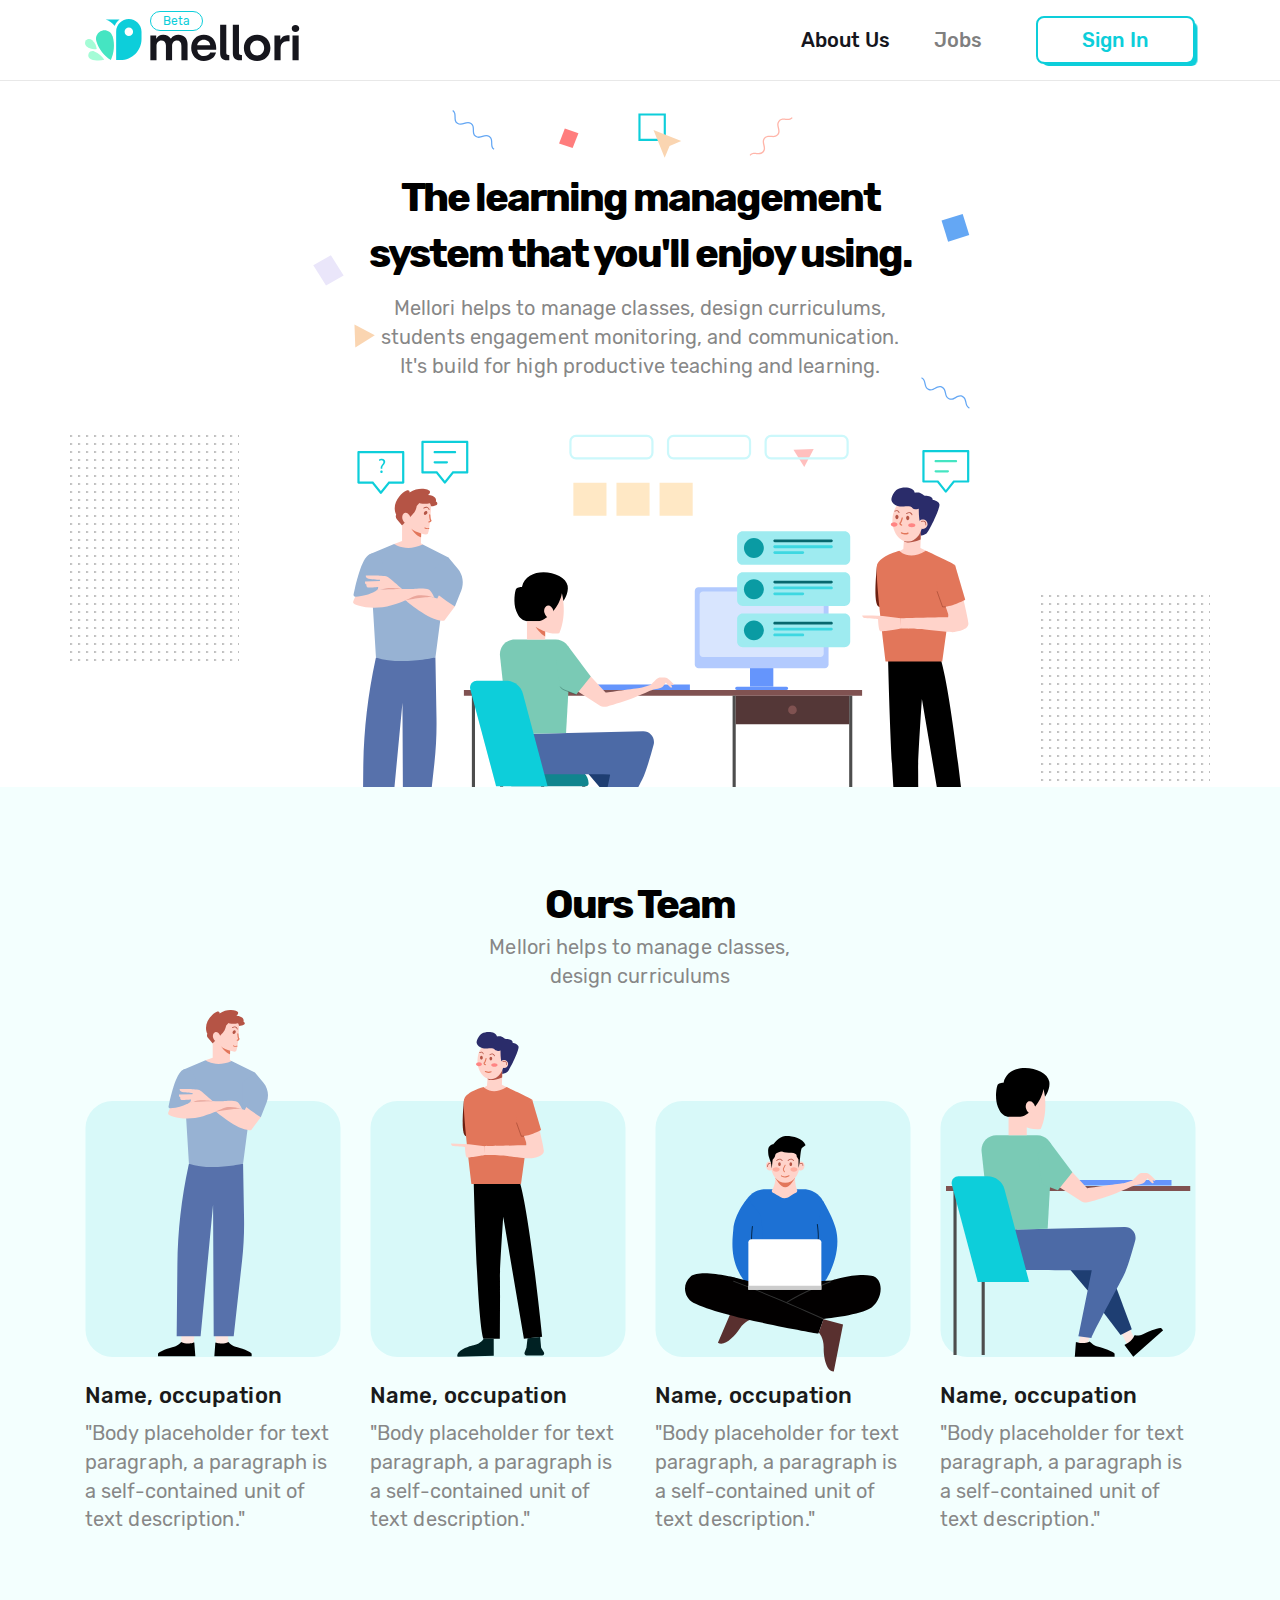
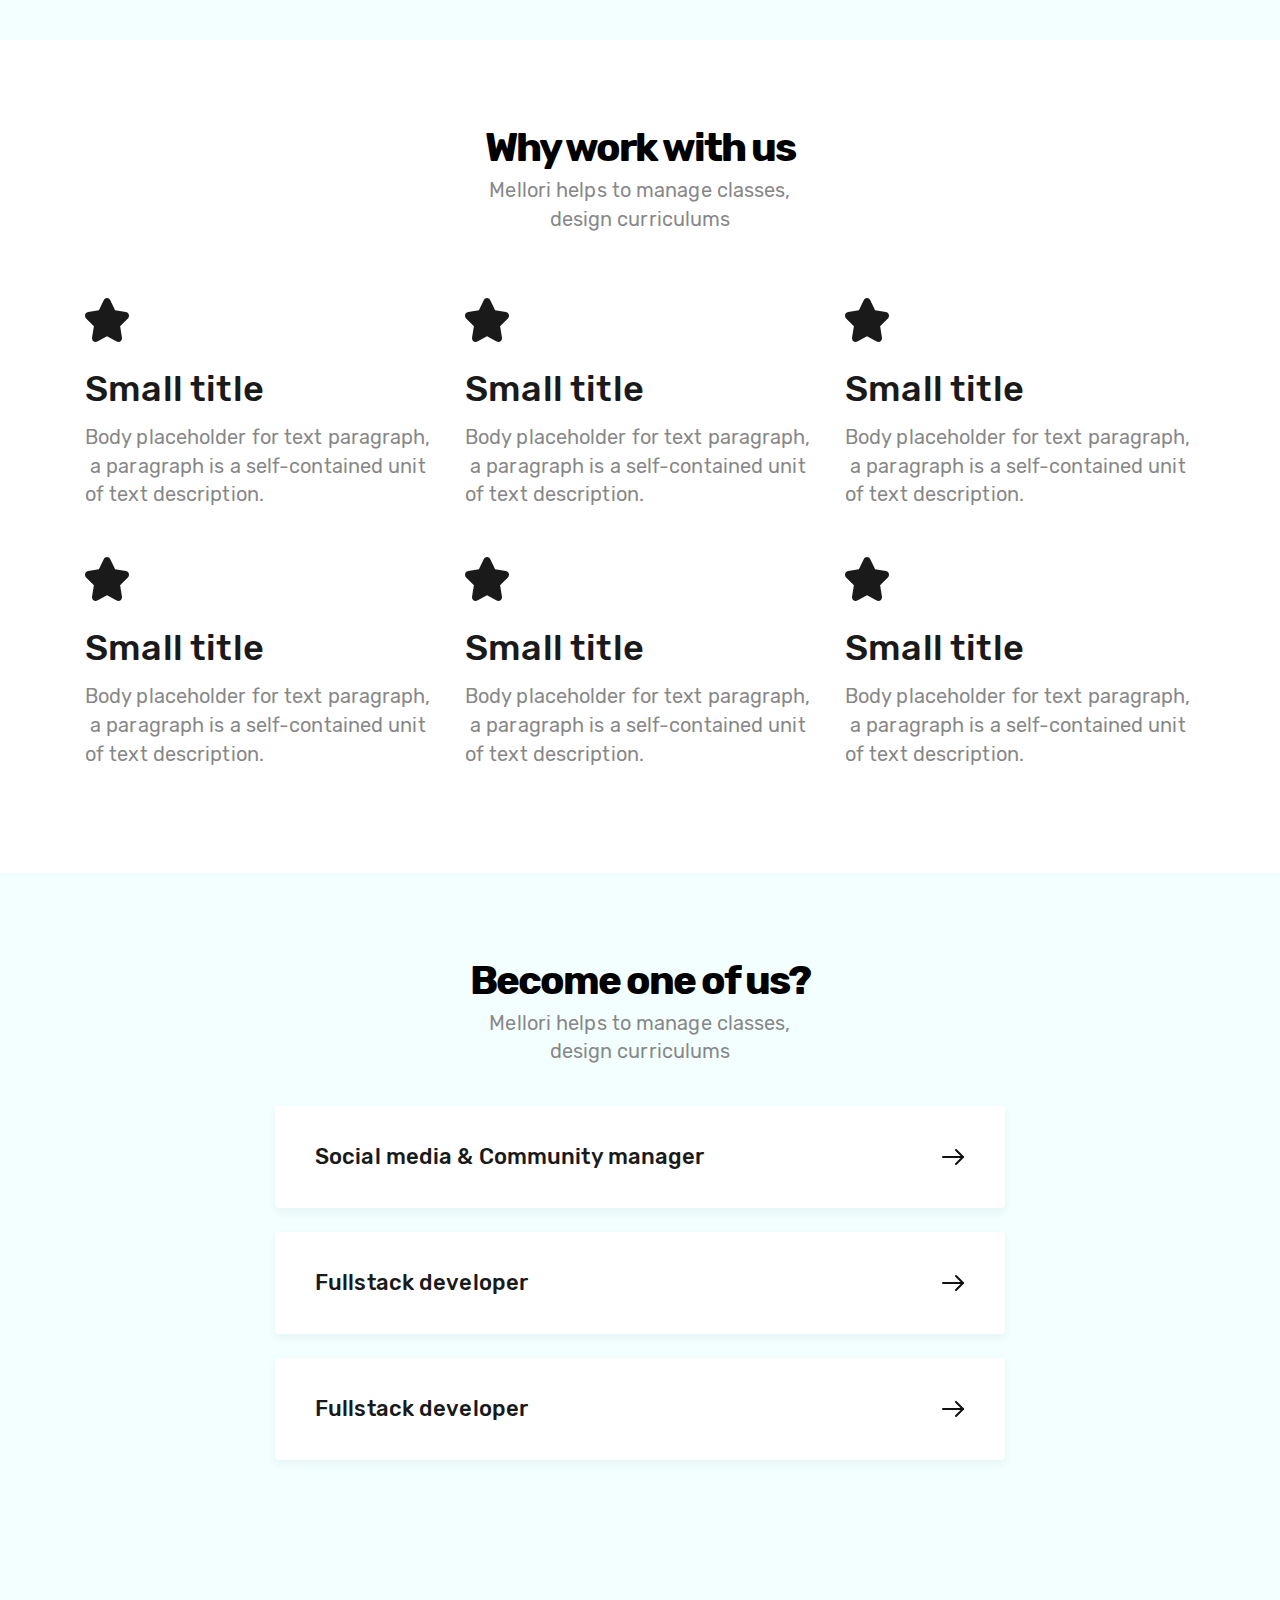
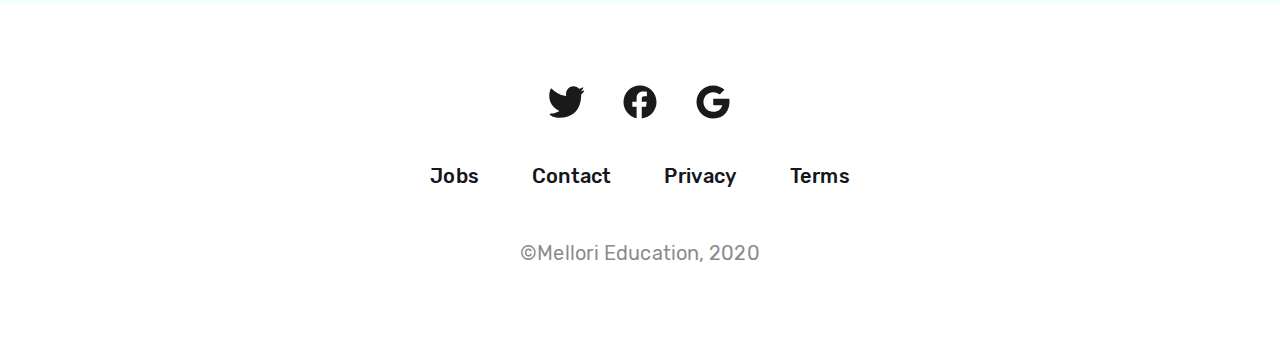
==== about.html @ f481c158 "Apply about page" ====
<!DOCTYPE html>
<html lang="en">
  <head>
    <meta charset="UTF-8" />
    <meta name="viewport" content="width=device-width, initial-scale=1.0" />
    <meta http-equiv="X-UA-Compatible" content="ie=edge" />
    <link rel="stylesheet" href="./css/bootstrap.min.css" />
    <link rel="stylesheet" href="./css/core.css" />
    <link rel="stylesheet" href="./css/about.css" />
    <title>Mellori Education</title>
  </head>
  <body>
    <!-- HEADER -->
    <header>
      <nav class="navbar navbar-expand-lg navbar-light">
        <div class="container">
          <a class="navbar-brand" href="./home.html">
            <img src="./images/logo.svg" alt="Mellori Education" srcset="">
          </a>
          <button
            class="navbar-toggler toggle"
            type="button"
            data-toggle="collapse"
            data-target="#navigationToggle"
            aria-controls="navigationToggle"
            aria-expanded="false"
            aria-label="Toggle navigation"
          >
            <span class="navbar-toggler-icon"></span>
          </button>
          <div class="collapse navbar-collapse" id="navigationToggle">
            <ul class="navbar-nav">
              <li class="nav-item active">
                <a class="nav-link" href="#">About Us</a>
              </li>
              <li class="nav-item">
                <a class="nav-link" href="#">Jobs</a>
              </li>
              <li class="nav-item">
                <button class="signin-button" type="button">
                  Sign In
                </button>
              </li>
            </ul>
            </form>
          </div>
        </div>
      </nav>
    </header>
    <!-- BANNER -->
    <section class="about-banner">
      <div class="container">
        <div class="row">
          <div class="col">
            <img src="images/dots-bg.svg" alt="" srcset="" class="about-banner-img">
            <div class="container-fluid p-0">
              <div class="row">
                <div class="col-md-10 offset-md-1 text-center">
                  <div class="about-content">
                    <img src="./images/about-banner-bg.svg" alt="" srcset="" class="img-fluid">
                    <h1 class="big-title text-center">
                      The learning management<br/> system that you&apos;ll enjoy using.
                    </h1>
                    <p class="description text-center">
                      Mellori helps to manage classes, design curriculums, students engagement monitoring, and communication. It's build for high productive teaching and learning. 
                    </p>
                  </div>
                  <img src="./images/about-banner.svg" alt="" srcset="" class="img-fluid">
                </div>
              </div>
            </div>
            <img src="images/dots-bg.svg" alt="" srcset="" class="about-banner-img">
          </div>
        </div>
      </div>
    </section>
    <!-- TEAM -->
    <section class="teams">
      <div class="container">
        <div class="row">
          <div class="col-lg-4 offset-lg-4 text-center">
            <h4 class="big-title mb-0">
              Ours Team
            </h4>
            <p class="description mt-0">Mellori helps to manage classes, design curriculums</p>
          </div>
        </div>
        <div class="row">
          <div class="col-lg-3 col-md-6">
            <div class="team-member">
              <div class="member-block">
                <img src="./images/peole-1.svg" alt="" srcset="" class="img-fluid member-vector">
              </div>
              <div class="pt-4">
                <span class="small-title">
                  Name, occupation
                </span>
                <p class="description mt-2">
                  "Body placeholder for text paragraph, a paragraph is a self-contained unit of text description."
                </p>
              </div>
            </div>
          </div>
          <div class="col-lg-3 col-md-6">
            <div class="team-member">
              <div class="member-block">
                <img src="./images/peole-2.svg" alt="" srcset="" class="img-fluid member-vector">
              </div>
              <div class="pt-4">
                <span class="small-title">
                  Name, occupation
                </span>
                <p class="description mt-2">
                  "Body placeholder for text paragraph, a paragraph is a self-contained unit of text description."
                </p>
              </div>
            </div>
          </div>
          <div class="col-lg-3 col-md-6">
            <div class="team-member">
              <div class="member-block">
                <img src="./images/peole-3.svg" alt="" srcset="" class="img-fluid member-vector over">
              </div>
              <div class="pt-4">
                <span class="small-title">
                  Name, occupation
                </span>
                <p class="description mt-2">
                  "Body placeholder for text paragraph, a paragraph is a self-contained unit of text description."
                </p>
              </div>
            </div>
          </div>
          <div class="col-lg-3 col-md-6">
            <div class="team-member">
              <div class="member-block">
                <img src="./images/peole-4.svg" alt="" srcset="" class="img-fluid member-vector">
              </div>
              <div class="pt-4">
                <span class="small-title">
                  Name, occupation
                </span>
                <p class="description mt-2">
                  "Body placeholder for text paragraph, a paragraph is a self-contained unit of text description."
                </p>
              </div>
            </div>
          </div>
        </div>
      </div>
    </section>
    <!-- WORK -->
    <section class="work">
      <div class="container">
        <div class="row">
          <div class="col-lg-4 offset-lg-4 text-center">
            <h4 class="big-title mb-0">
              Why work with us
            </h4>
            <p class="description mt-0">Mellori helps to manage classes, design curriculums</p>
          </div>
        </div>
        <div class="row reasons">
          <div class="col-lg-4 col-sm-6">
            <div class="reason">
              <img src="./images/star.svg" alt="" srcset="">
              <h6 class="title mt-4 mb-0">Small title</h6>
              <p class="description">Body placeholder for text paragraph,  a paragraph is a self-contained unit of text description.</p>
            </div>
          </div>
           <div class="col-lg-4 col-sm-6">
            <div class="reason">
              <img src="./images/star.svg" alt="" srcset="">
              <h6 class="title mt-4 mb-0">Small title</h6>
              <p class="description">Body placeholder for text paragraph,  a paragraph is a self-contained unit of text description.</p>
            </div>
          </div>
           <div class="col-lg-4 col-sm-6">
            <div class="reason">
              <img src="./images/star.svg" alt="" srcset="">
              <h6 class="title mt-4 mb-0">Small title</h6>
              <p class="description">Body placeholder for text paragraph,  a paragraph is a self-contained unit of text description.</p>
            </div>
          </div>
           <div class="col-lg-4 col-sm-6">
            <div class="reason">
              <img src="./images/star.svg" alt="" srcset="">
              <h6 class="title mt-4 mb-0">Small title</h6>
              <p class="description">Body placeholder for text paragraph,  a paragraph is a self-contained unit of text description.</p>
            </div>
          </div>
           <div class="col-lg-4 col-sm-6">
            <div class="reason">
              <img src="./images/star.svg" alt="" srcset="">
              <h6 class="title mt-4 mb-0">Small title</h6>
              <p class="description">Body placeholder for text paragraph,  a paragraph is a self-contained unit of text description.</p>
            </div>
          </div>
           <div class="col-lg-4 col-sm-6">
            <div class="reason">
              <img src="./images/star.svg" alt="" srcset="">
              <h6 class="title mt-4 mb-0">Small title</h6>
              <p class="description">Body placeholder for text paragraph,  a paragraph is a self-contained unit of text description.</p>
            </div>
          </div>
        </div>
      </div>
    </section>
    <!-- BECOME -->
    <section class="become">
      <div class="container">
        <div class="row">
          <div class="col-lg-4 offset-lg-4 text-center">
            <h4 class="big-title mb-0">
              Become one of us?
            </h4>
            <p class="description mt-0">Mellori helps to manage classes, design curriculums</p>
          </div>
        </div>
        <div class="row">
          <div class="col-lg-8 offset-lg-2">
            <ul class="become-item-list">
              <li>
                <a href="#" class="d-flex justify-content-between">
                  <span class="small-title mr-2">Social media & Community manager</span>
                  <img src="./images/arrow-right-2.svg" alt="">
                </a>
              </li>
              <li>
                <a href="#" class="d-flex justify-content-between">
                  <span class="small-title mr-2">Fullstack developer</span>
                  <img src="./images/arrow-right-2.svg" alt="">
                </a>
              </li>
              <li>
                <a href="#" class="d-flex justify-content-between">
                  <span class="small-title mr-2">Fullstack developer</span>
                  <img src="./images/arrow-right-2.svg" alt="">
                </a>
              </li>
            </ul>
          </div>
        </div>
      </div>
    </section>
    <!-- FOOTER -->
    <footer class="footer">
      <div class="container">
        <div class="row">
          <div class="col-lg-6 col-md-8 offset-lg-3 offset-md-2">
            <ul class="social-media-list">
              <li>
                <a href="/">
                  <img src="./images/twitter.svg" alt="Mellori Education" />
                </a>
              </li>
              <li>
                <a href="/">
                  <img src="./images/fb.svg" alt="Mellori Education" />
                </a>
              </li>
              <li>
                <a href="/">
                  <img src="./images/google.svg" alt="Mellori Education" />
                </a>
              </li>
            </ul>
            <ul class="footer-links">
              <li>
                <a href="/">Jobs</a>
              </li>
              <li>
                <a href="/">Contact</a>
              </li>
              <li>
                <a href="/">Privacy</a>
              </li>
              <li>
                <a href="/">Terms</a>
              </li>
            </ul>
            <p class="copyRight">©Mellori Education, 2020</p>
          </div>
        </div>
      </div>
    </footer>
    <script src="./js/slim.min.js" ></script>
    <script src="./js/popper.min.js" ></script>
    <script src="./js/bootstrap.min.js" ></script>
  </body>
</html>
---- css/core.css ----
@font-face {
  font-family: 'Rubik';
  font-weight: 400;
  src: url('../fonts/Rubik-Regular.ttf');
}
@font-face {
  font-family: 'Rubik';
  font-weight: 500;
  src: url('../fonts/Rubik-Medium.ttf');
}
@font-face {
  font-family: 'Rubik';
  font-weight: 700;
  src: url('../fonts/Rubik-Bold.ttf');
}
@font-face {
  font-family: 'Rubik';
  font-weight: 900;
  src: url('../fonts/Rubik-Black.ttf');
}

body {
  font-size: 1.25rem;
  line-height: 1.8rem;
  background: #ffffff;
  color: #16161d;
  width: 100%;
  font-family: 'Rubik';
}
a {
  text-decoration: none !important;
}

/**** CORE ****/
.big-title {
  font-weight: bold;
  font-size: 2.5rem;
  line-height: 3.5rem;
  letter-spacing: -2px;
  color: #000000;
}
.title {
  font-weight: 500;
  font-size: 2.25rem;
  line-height: 2.75rem;
  letter-spacing: 0.18px;
  color: #1a1a1a;
}
.small-title {
  font-weight: 500;
  font-size: 1.375rem;
  line-height: 1.875rem;
  letter-spacing: 0.11px;
  color: #1a1a1a;
}
.description {
  letter-spacing: 0.1px;
  color: #878787;
  margin-top: 12px;
}

/**** HEADER ****/
header {
  font-weight: 500;
  border-bottom: 1px solid #e8e8e8;
  position: fixed;
  top: 0;
  right: 0;
  left: 0;
  z-index: 999;
  background-color: #fff;
}
header .navbar {
  min-height: 80px;
}
header .navbar-brand {
  position: relative;
}
header .navbar-brand::after {
  position: absolute;
  left: 65px;
  top: -3px;
  content: 'Beta';
  font-size: 0.75rem;
  line-height: 18px;
  letter-spacing: 0.1px;
  color: #0dceda;
  font-weight: normal;
  padding: 0 12px;
  border: 1px solid #0dceda;
  border-radius: 25px;
}
header .navbar-nav {
  margin-left: auto;
  align-items: center;
}
.navbar-nav .nav-item.active .nav-link {
  color: #16161d;
}
.navbar-nav .nav-item .nav-link {
  padding: 0 1.375rem;
}
.signin-button {
  font-weight: 500;
  margin-left: 2rem;
  background: #ffffff;
  border-radius: 8px;
  line-height: 30px;
  padding: 7px 44px;
  transition: 0.5s;
  position: relative;
}
.signin-button::after {
  content: '';
  position: absolute;
  display: block;
  bottom: 2px;
  left: 0px;
  width: 100%;
  height: 100%;
  box-shadow: 4px 4px 0px #0dceda;
  border-radius: 6px;
  transform: translate3d(0.5px, 2px, 1em);
  transition: transform 150ms cubic-bezier(0, 0, 0.58, 1),
    box-shadow 150ms cubic-bezier(0, 0, 0.58, 1);
}
.signin-button,
.signin-button:hover {
  color: #0dceda;
  background-color: white;
  border: 2px solid #0dceda;
}
.signin-button:hover {
  transform: translate(0.1em, 0.1em);
}
.signin-button:hover::after {
  box-shadow: 0px 0px 0px #0dceda;
  transform: translate3d(0.5px, 0px, 1em);
}
/**** FOOTER ****/
footer {
  padding: 80px 0;
}
.social-media-list,
.footer-links {
  padding-left: 0;
  text-align: center;
}
.social-media-list li {
  display: inline;
  padding: 0 16px;
}
.social-media-list li:hover img {
  filter: invert(57%) sepia(78%) saturate(1794%) hue-rotate(154deg)
    brightness(104%) contrast(90%);
}
.footer-links {
  margin-top: 42px;
}
.footer-links li {
  display: inline;
}
.footer-links a {
  font-weight: 500;
  letter-spacing: 0.1px;
  color: #16161d;
  margin: 0 24px;
  transition: 0.4s;
}
.footer-links a:hover {
  color: #0dceda;
}
.copyRight {
  text-align: center;
  letter-spacing: 0.1px;
  color: #8a8a8e;
  margin-top: 3rem;
}

@media (max-width: 767px) {
  .navbar-nav {
    display: block;
    text-align: center;
    margin: 16px 0;
  }
  .signin-button {
    margin-left: 0;
    margin-top: 10px;
  }
  .footer {
    padding: 60px 0;
  }
  .footer-links {
    margin-top: 20px;
  }
  .copyRight {
    margin-top: 24px;
  }
  .footer-links a {
    margin: 0 10px;
  }
}

@media (max-width: 991px) {
  .signin-button {
    padding: 4px 30px;
    margin-left: 0;
  }
  .navbar-nav {
    margin-top: 20px;
    margin-bottom: 30px;
  }
  .navbar-nav li {
    margin: 10px 0;
  }
  .navbar-light .navbar-toggler {
    border-color: transparent;
  }
}

@media (max-width: 1164px) {
  body {
    font-size: 1rem;
    line-height: 1.6rem;
  }
  .toggle {
    padding: 16px 10px;
  }
}
---- css/about.css ----
/**** BANNER ****/
.about-banner {
  padding-top: 170px;
}
.about-banner-img {
  position: absolute;
}
.about-banner-img:first-child {
  left: 0;
  bottom: 20%;
}
.about-banner-img:last-child {
  right: 0;
  bottom: -6%;
  z-index: -1;
}
.about-content {
  position: relative;
  padding: 0 188px;
}
.about-content img {
  position: absolute;
  left: 50%;
  transform: translateX(-50%);
  top: -60px;
  z-index: -1;
}

/**** TEAMS ****/
.teams {
  background: #f3fffe;
  padding: 90px 0;
}
.team-member {
  margin-top: 350px;
}
.member-block {
  position: relative;
  text-align: center;
}
.member-block::after {
  content: '';
  display: block;
  position: absolute;
  left: 50%;
  transform: translateX(-50%);
  bottom: 0;
  width: 100%;
  max-width: 256px;
  height: 256px;
  background: #d8f9f9;
  border-radius: 27px;
  z-index: 0;
}
.member-vector {
  position: absolute;
  bottom: 0;
  left: 50%;
  transform: translateX(-50%);
  z-index: 1;
}
.member-vector.over {
  bottom: -15px;
}

/* WORK */
.work {
  padding: 80px 0;
}
.reasons {
  margin-top: 24px;
}
.reason {
  margin: 24px 0;
}

/* BECOME */
.become {
  background: #f3fffe;
  padding-top: 80px;
  padding-bottom: 120px;
}
.become-item-list {
  padding-left: 0;
}
.become-item-list li {
  display: inline;
}
.become-item-list a {
  padding: 36px 40px;
  background: #ffffff;
  box-shadow: 0px 4px 8px rgba(21, 69, 96, 0.06);
  border-radius: 4px;
  margin: 24px 0;
}
.become-item-list .small-title,
.become-item-list img {
  transition: 0.3s;
}
.become-item-list a:hover .small-title {
  color: #0dceda;
}
.become-item-list a:hover img {
  filter: invert(57%) sepia(78%) saturate(1794%) hue-rotate(154deg)
    brightness(104%) contrast(90%);
}
@media (max-width: 1199px) {
  .about-content {
    padding: 0 144px;
  }
  .become-item-list a {
    padding: 26px 30px;
  }
}
@media (max-width: 991px) {
  .about-content {
    padding: 0 40px;
  }
  .about-banner-img {
    display: none;
  }
  .team-member {
    text-align: center;
  }
}

@media (max-width: 767px) {
  .about-content {
    padding: 0 20px;
  }
  .reason {
    text-align: center;
  }
}
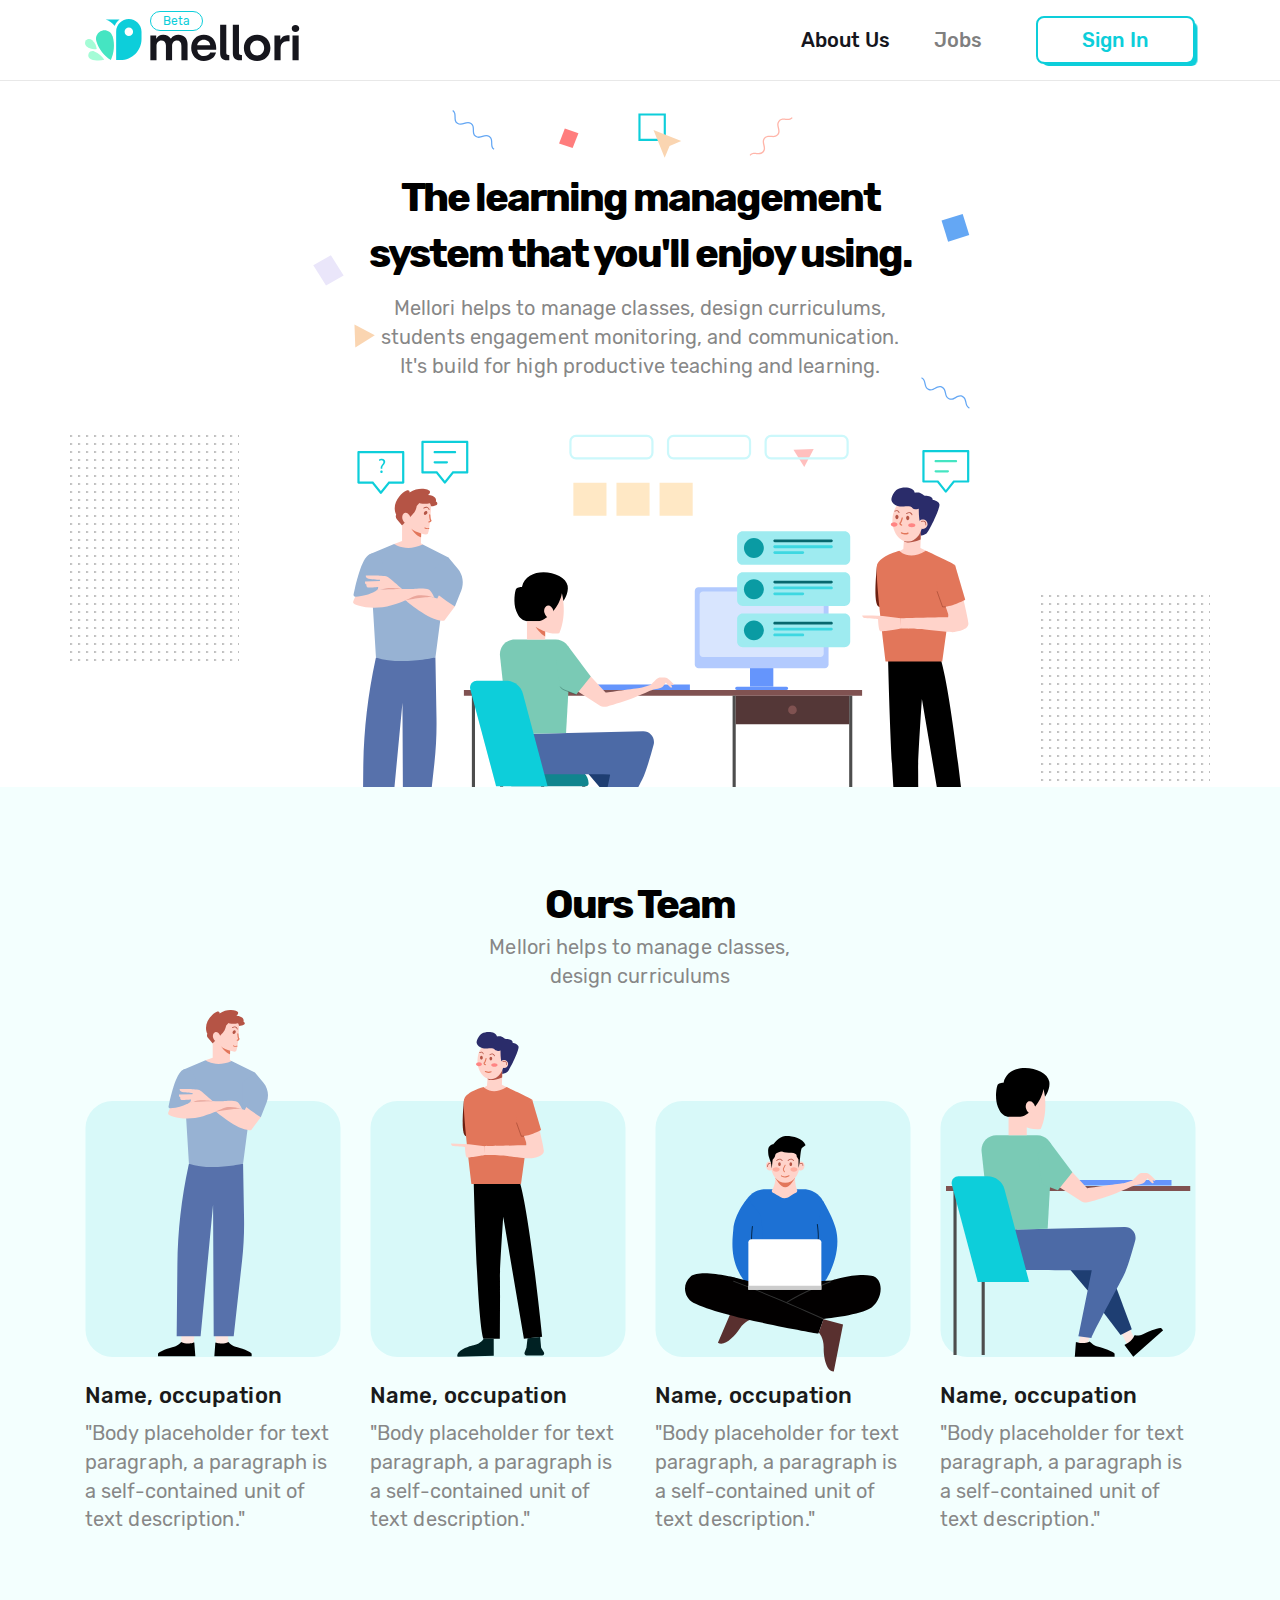
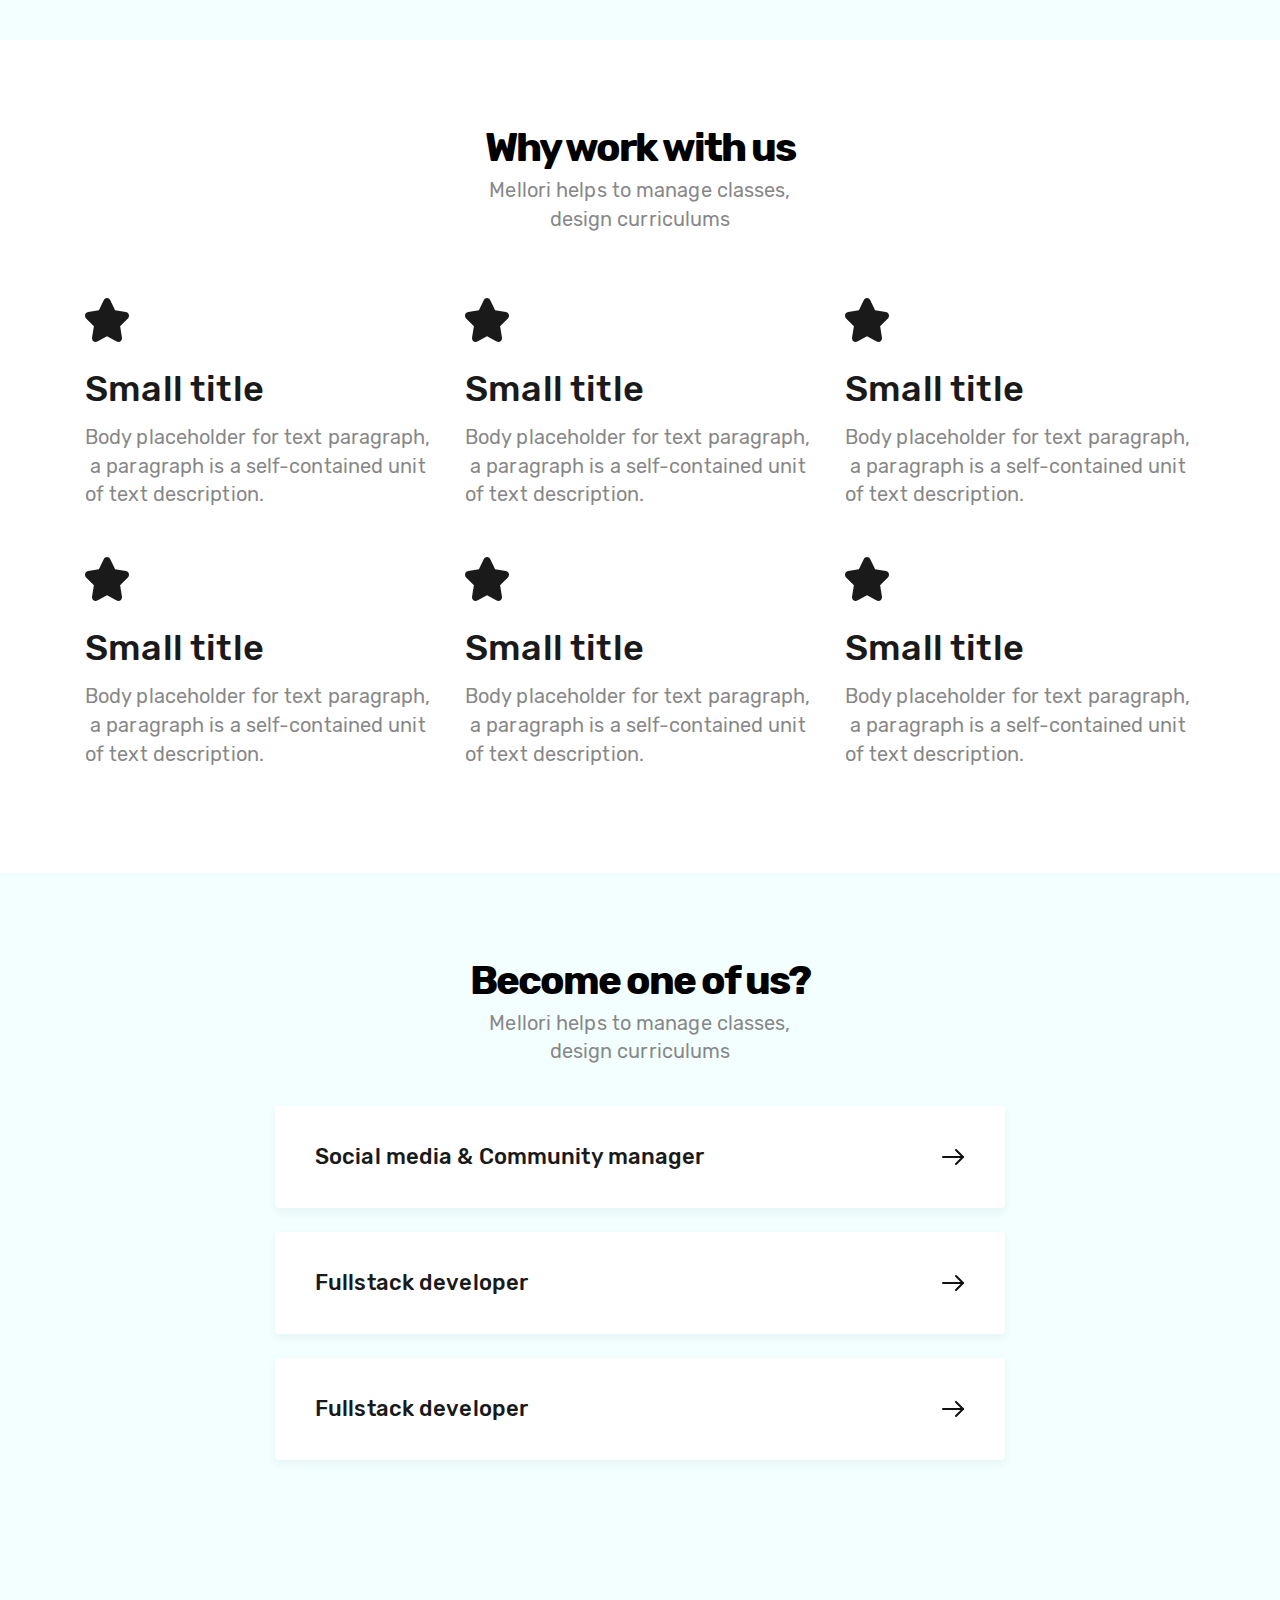
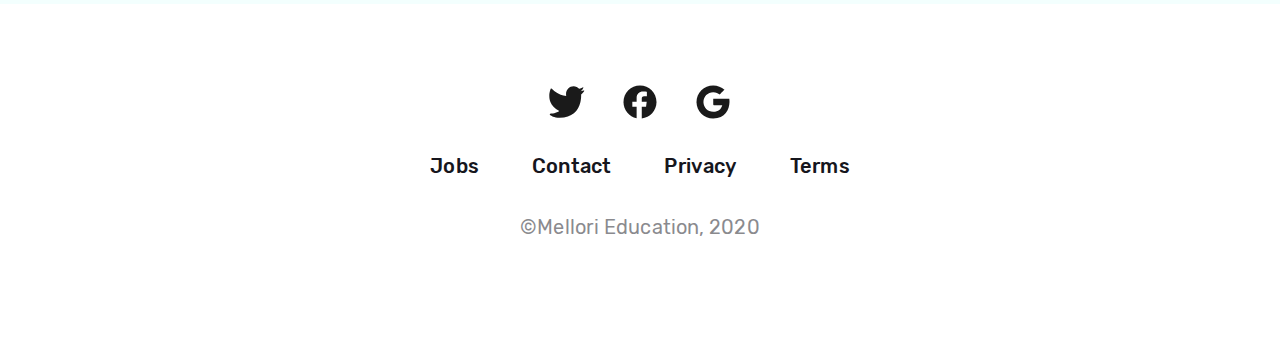
==== commit fcdf8325: "Apply policy and term page" ====
--- a/about.html
+++ b/about.html
@@ -279,10 +279,10 @@
                 <a href="/">Contact</a>
               </li>
               <li>
-                <a href="/">Privacy</a>
-              </li>
-              <li>
-                <a href="/">Terms</a>
+                <a href="./privacy.html">Privacy</a>
+              </li>
+              <li>
+                <a href="./terms.html">Terms</a>
               </li>
             </ul>
             <p class="copyRight">©Mellori Education, 2020</p>
--- a/css/core.css
+++ b/css/core.css
@@ -155,7 +155,7 @@
     brightness(104%) contrast(90%);
 }
 .footer-links {
-  margin-top: 42px;
+  margin-top: 32px;
 }
 .footer-links li {
   display: inline;
@@ -174,7 +174,7 @@
   text-align: center;
   letter-spacing: 0.1px;
   color: #8a8a8e;
-  margin-top: 3rem;
+  margin-top: 32px;
 }
 
 @media (max-width: 767px) {
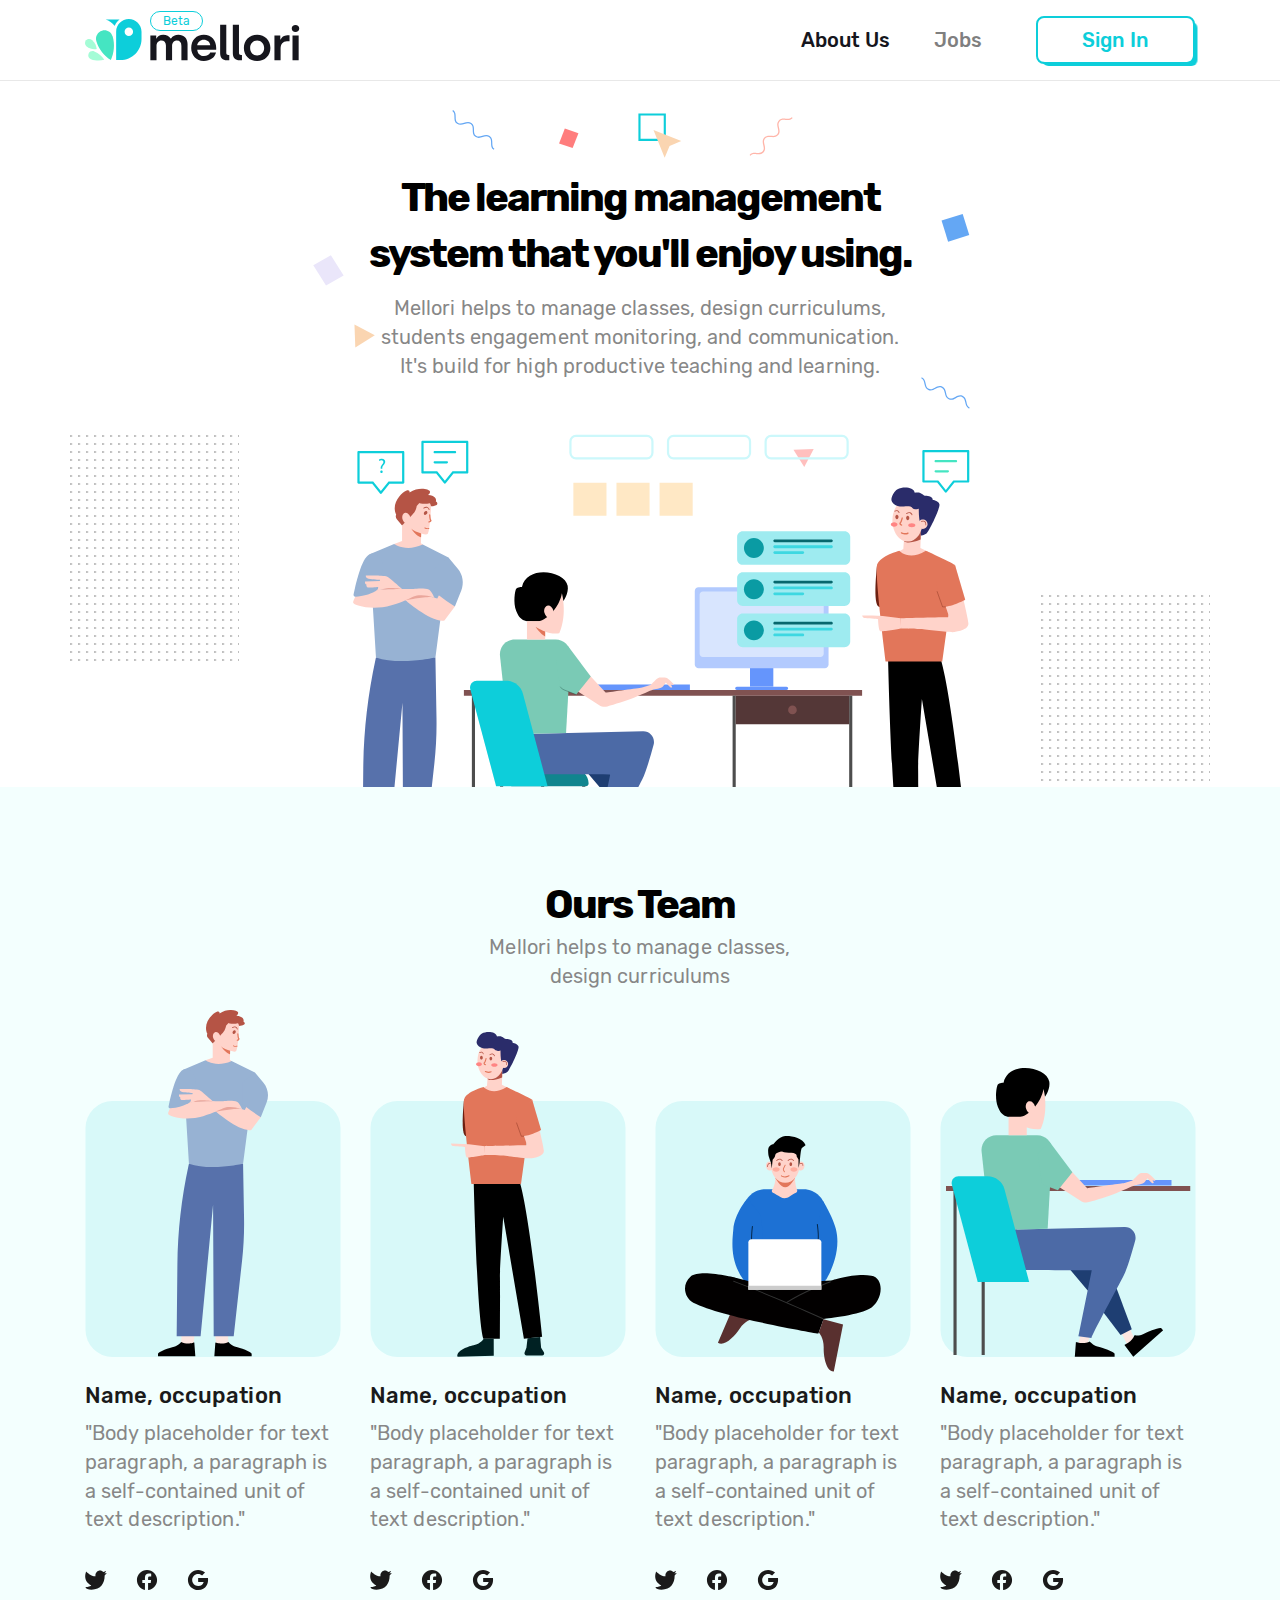
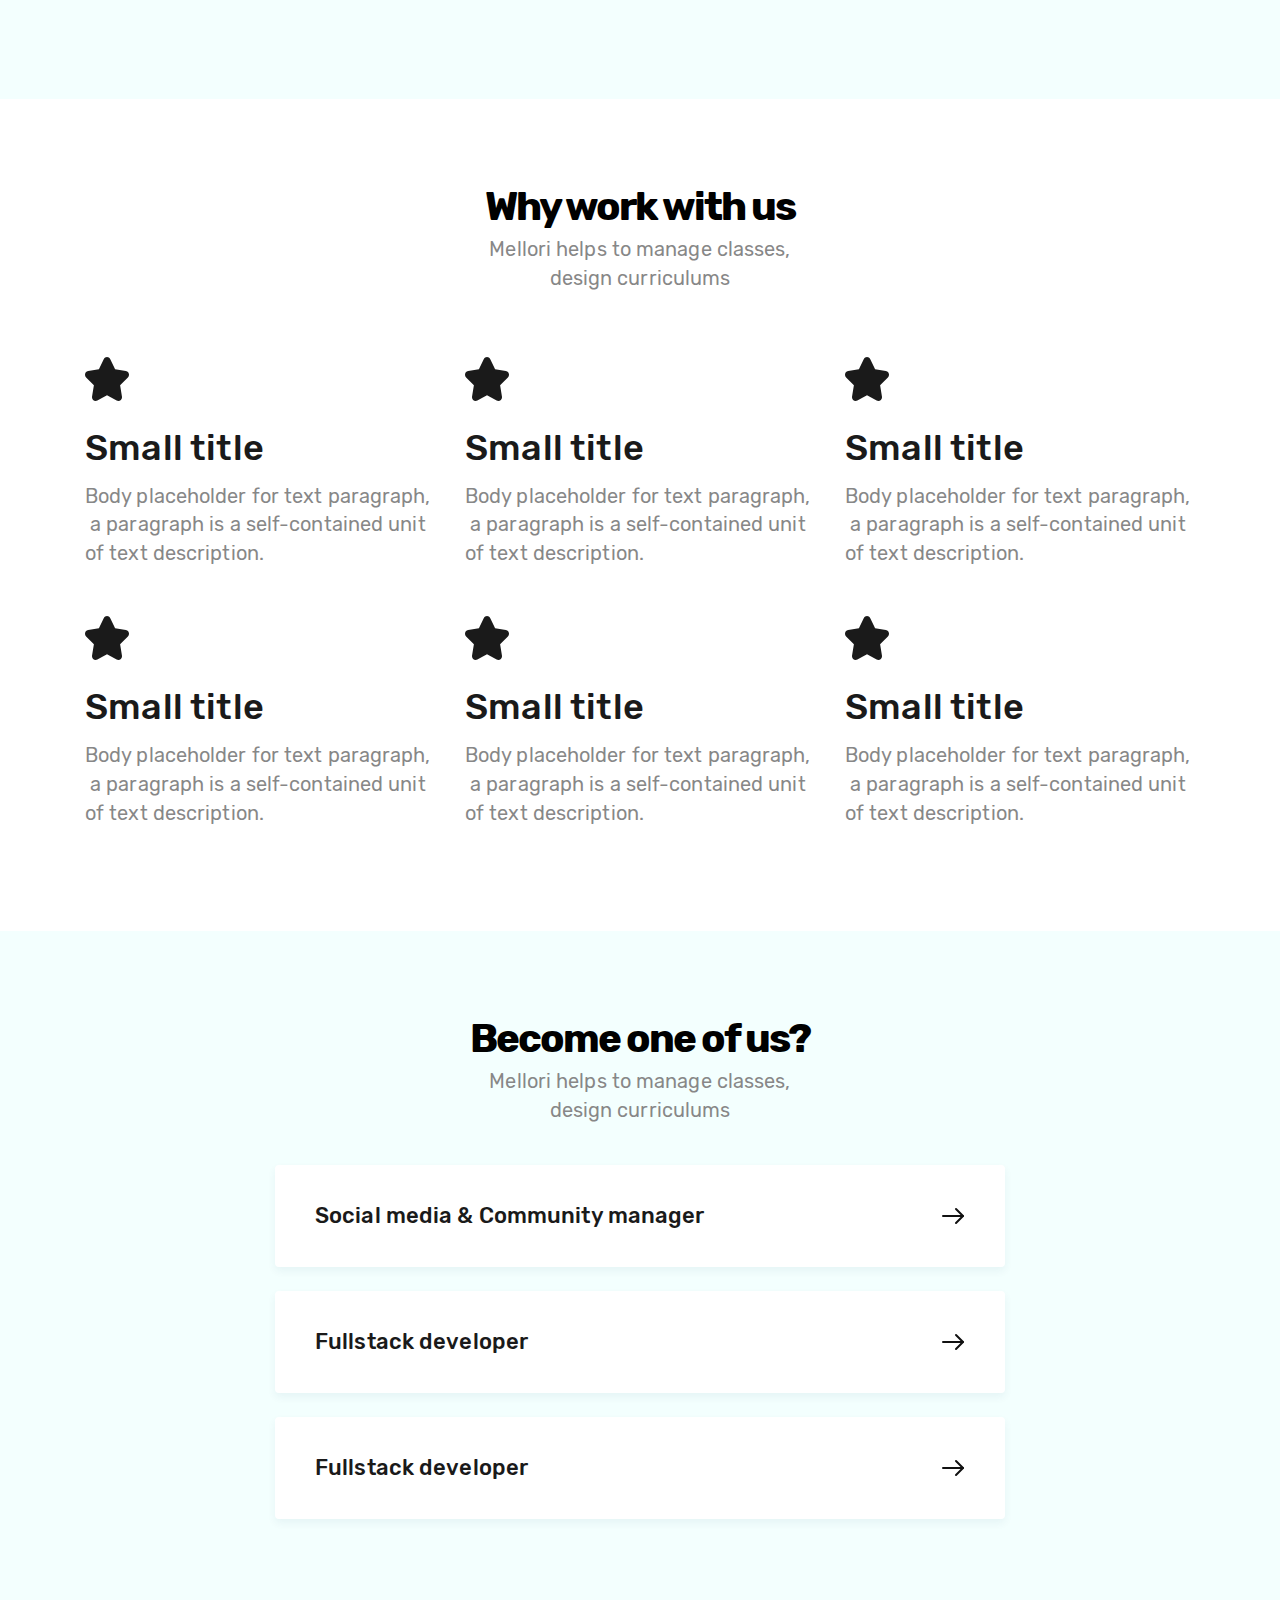
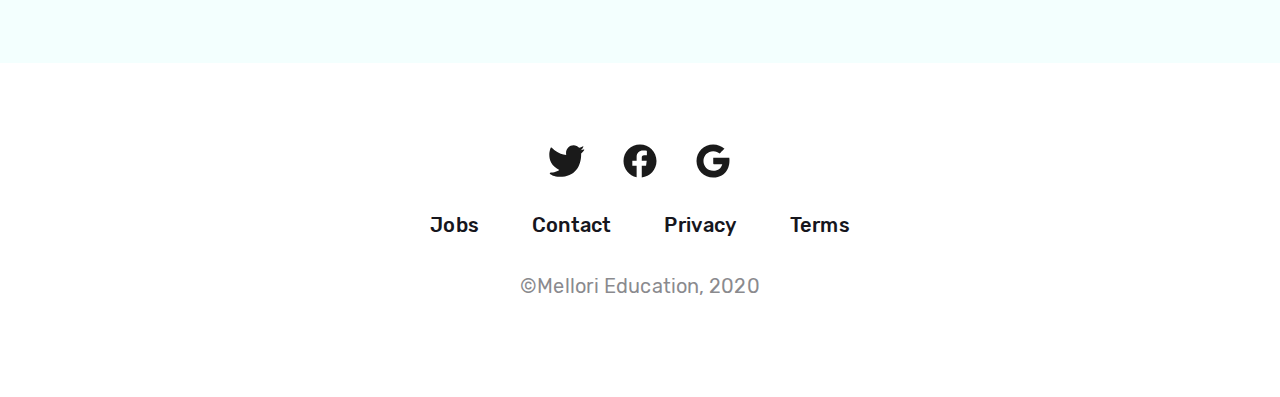
==== commit 4cdaf151: "Add social icon to team member - about page" ====
--- a/about.html
+++ b/about.html
@@ -98,6 +98,23 @@
                 <p class="description mt-2">
                   "Body placeholder for text paragraph, a paragraph is a self-contained unit of text description."
                 </p>
+                <ul class="social-media-list">
+                  <li>
+                    <a href="#">
+                      <img src="./images/twitter.svg" alt="Mellori Education" />
+                    </a>
+                  </li>
+                  <li>
+                    <a href="#">
+                      <img src="./images/fb.svg" alt="Mellori Education" />
+                    </a>
+                  </li>
+                  <li>
+                    <a href="#">
+                      <img src="./images/google.svg" alt="Mellori Education" />
+                    </a>
+                  </li>
+                </ul>
               </div>
             </div>
           </div>
@@ -113,6 +130,23 @@
                 <p class="description mt-2">
                   "Body placeholder for text paragraph, a paragraph is a self-contained unit of text description."
                 </p>
+                <ul class="social-media-list">
+                  <li>
+                    <a href="#">
+                      <img src="./images/twitter.svg" alt="Mellori Education" />
+                    </a>
+                  </li>
+                  <li>
+                    <a href="#">
+                      <img src="./images/fb.svg" alt="Mellori Education" />
+                    </a>
+                  </li>
+                  <li>
+                    <a href="#">
+                      <img src="./images/google.svg" alt="Mellori Education" />
+                    </a>
+                  </li>
+                </ul>
               </div>
             </div>
           </div>
@@ -128,6 +162,23 @@
                 <p class="description mt-2">
                   "Body placeholder for text paragraph, a paragraph is a self-contained unit of text description."
                 </p>
+                <ul class="social-media-list">
+                  <li>
+                    <a href="#">
+                      <img src="./images/twitter.svg" alt="Mellori Education" />
+                    </a>
+                  </li>
+                  <li>
+                    <a href="#">
+                      <img src="./images/fb.svg" alt="Mellori Education" />
+                    </a>
+                  </li>
+                  <li>
+                    <a href="#">
+                      <img src="./images/google.svg" alt="Mellori Education" />
+                    </a>
+                  </li>
+                </ul>
               </div>
             </div>
           </div>
@@ -143,6 +194,23 @@
                 <p class="description mt-2">
                   "Body placeholder for text paragraph, a paragraph is a self-contained unit of text description."
                 </p>
+                <ul class="social-media-list">
+                  <li>
+                    <a href="#">
+                      <img src="./images/twitter.svg" alt="Mellori Education" />
+                    </a>
+                  </li>
+                  <li>
+                    <a href="#">
+                      <img src="./images/fb.svg" alt="Mellori Education" />
+                    </a>
+                  </li>
+                  <li>
+                    <a href="#">
+                      <img src="./images/google.svg" alt="Mellori Education" />
+                    </a>
+                  </li>
+                </ul>
               </div>
             </div>
           </div>
@@ -256,27 +324,27 @@
           <div class="col-lg-6 col-md-8 offset-lg-3 offset-md-2">
             <ul class="social-media-list">
               <li>
-                <a href="/">
+                <a href="#">
                   <img src="./images/twitter.svg" alt="Mellori Education" />
                 </a>
               </li>
               <li>
-                <a href="/">
+                <a href="#">
                   <img src="./images/fb.svg" alt="Mellori Education" />
                 </a>
               </li>
               <li>
-                <a href="/">
+                <a href="#">
                   <img src="./images/google.svg" alt="Mellori Education" />
                 </a>
               </li>
             </ul>
             <ul class="footer-links">
               <li>
-                <a href="/">Jobs</a>
-              </li>
-              <li>
-                <a href="/">Contact</a>
+                <a href="#">Jobs</a>
+              </li>
+              <li>
+                <a href="#">Contact</a>
               </li>
               <li>
                 <a href="./privacy.html">Privacy</a>
--- a/css/about.css
+++ b/css/about.css
@@ -33,6 +33,20 @@
 }
 .team-member {
   margin-top: 350px;
+}
+.team-member .social-media-list {
+  text-align: left;
+  margin-top: 30px;
+}
+.team-member .social-media-list li {
+  padding: 0 12px;
+}
+.team-member .social-media-list li:first-child {
+  padding-left: 0;
+}
+.team-member .social-media-list img {
+  width: 22px;
+  height: 22px;
 }
 .member-block {
   position: relative;
@@ -93,8 +107,7 @@
   border-radius: 4px;
   margin: 24px 0;
 }
-.become-item-list .small-title,
-.become-item-list img {
+.become-item-list .small-title {
   transition: 0.3s;
 }
 .become-item-list a:hover .small-title {
@@ -119,7 +132,8 @@
   .about-banner-img {
     display: none;
   }
-  .team-member {
+  .team-member,
+  .team-member .social-media-list {
     text-align: center;
   }
 }
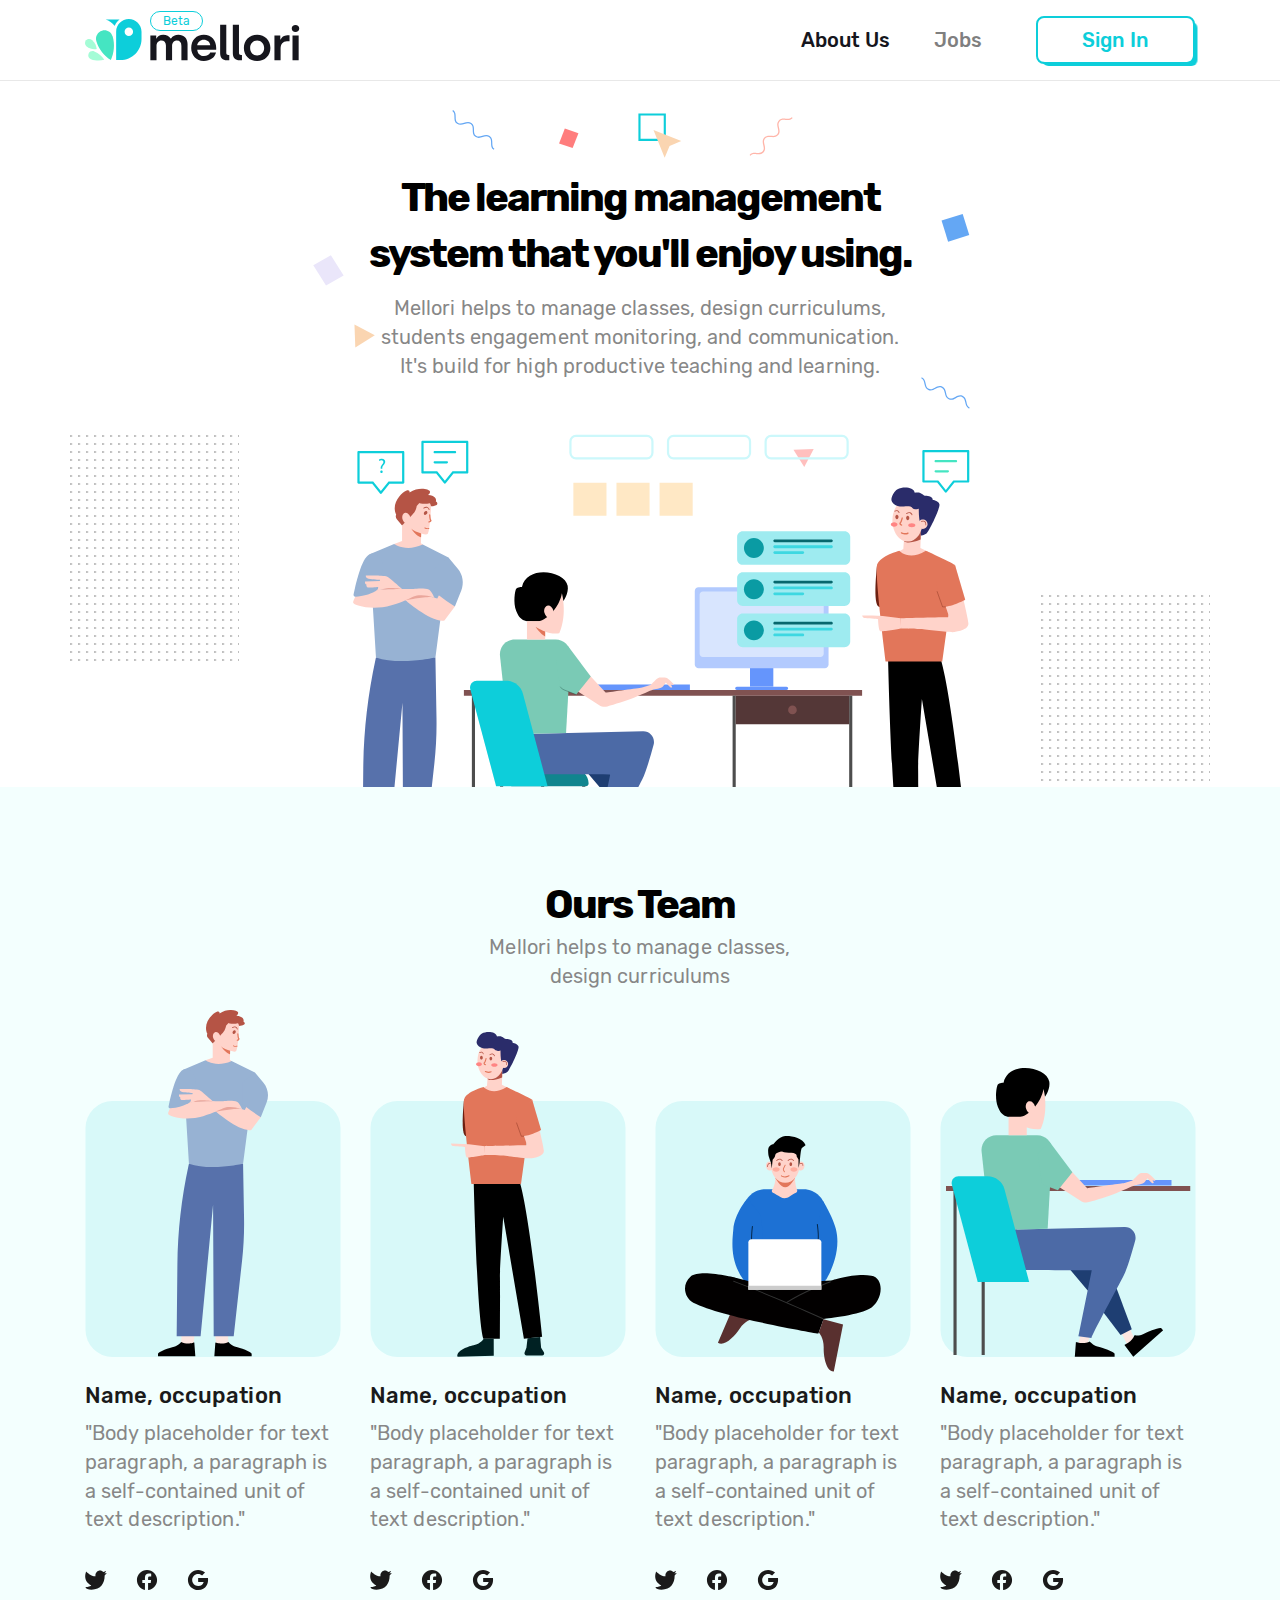
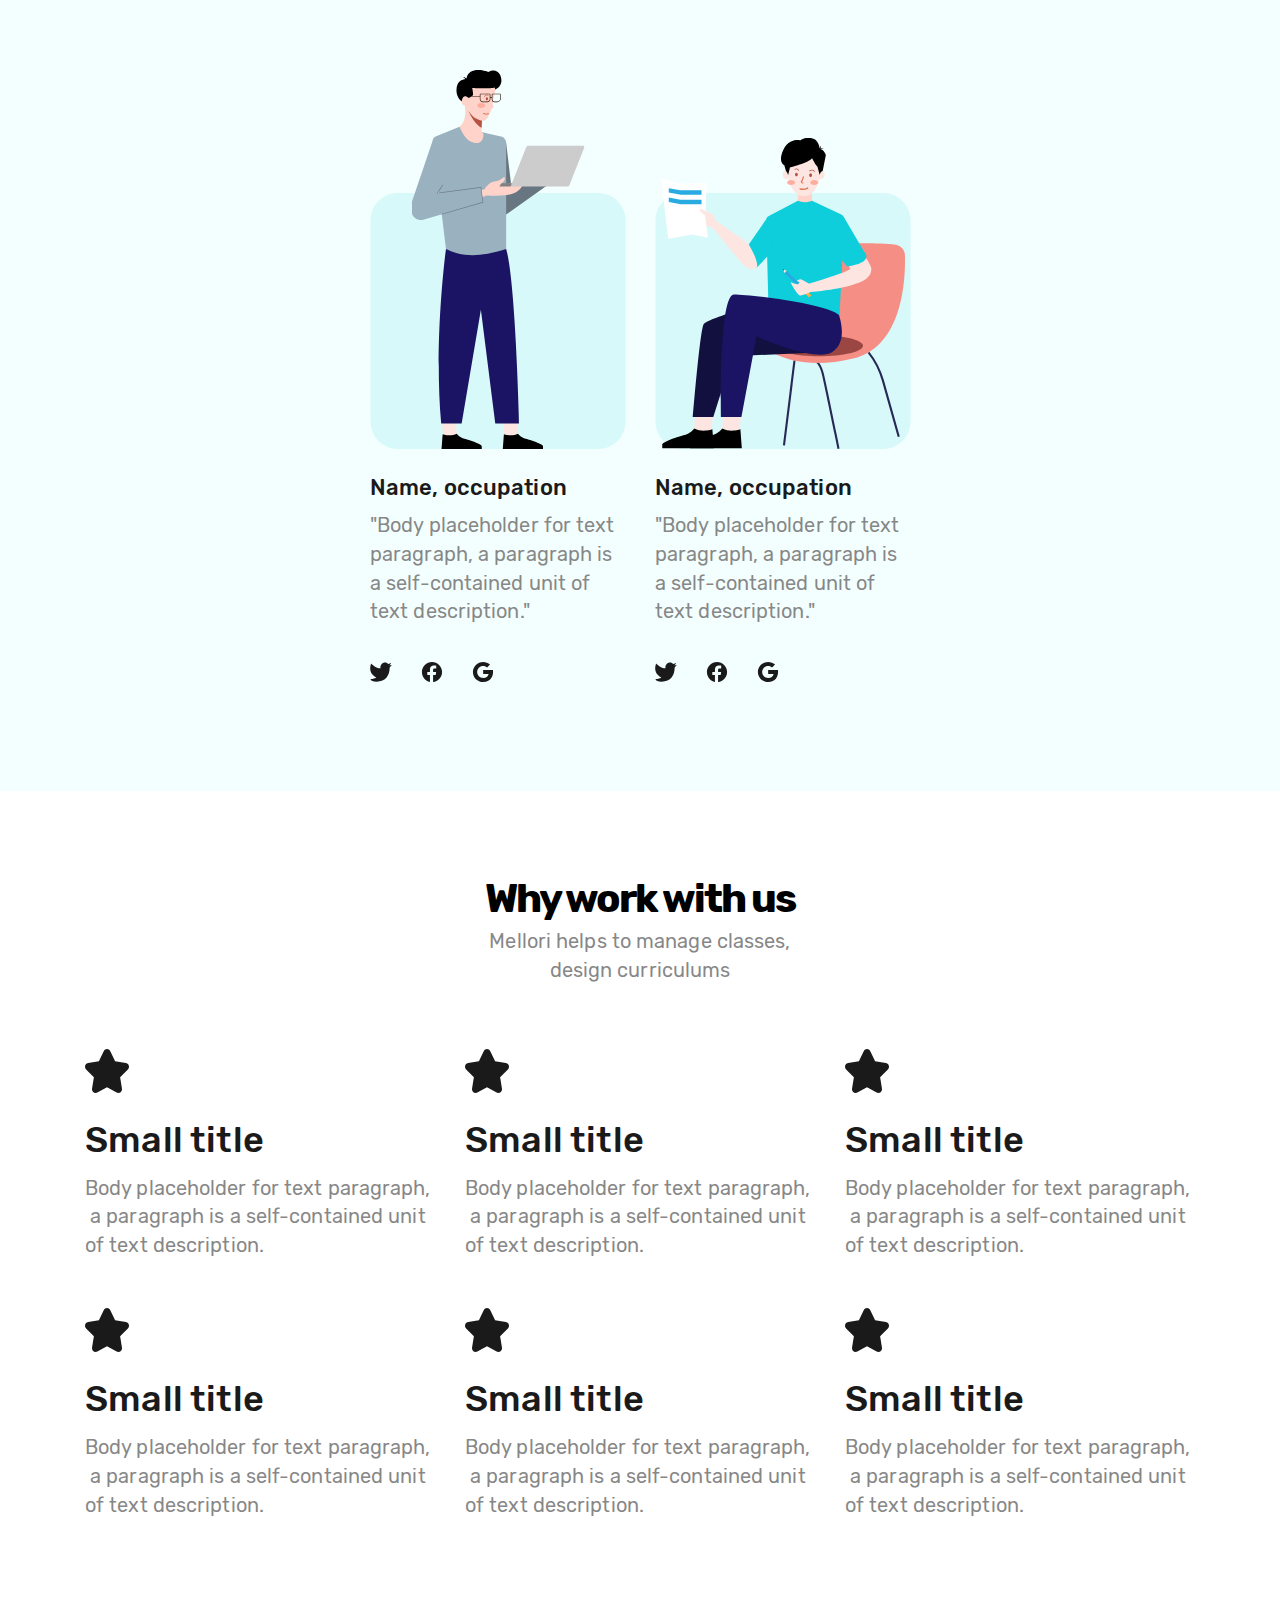
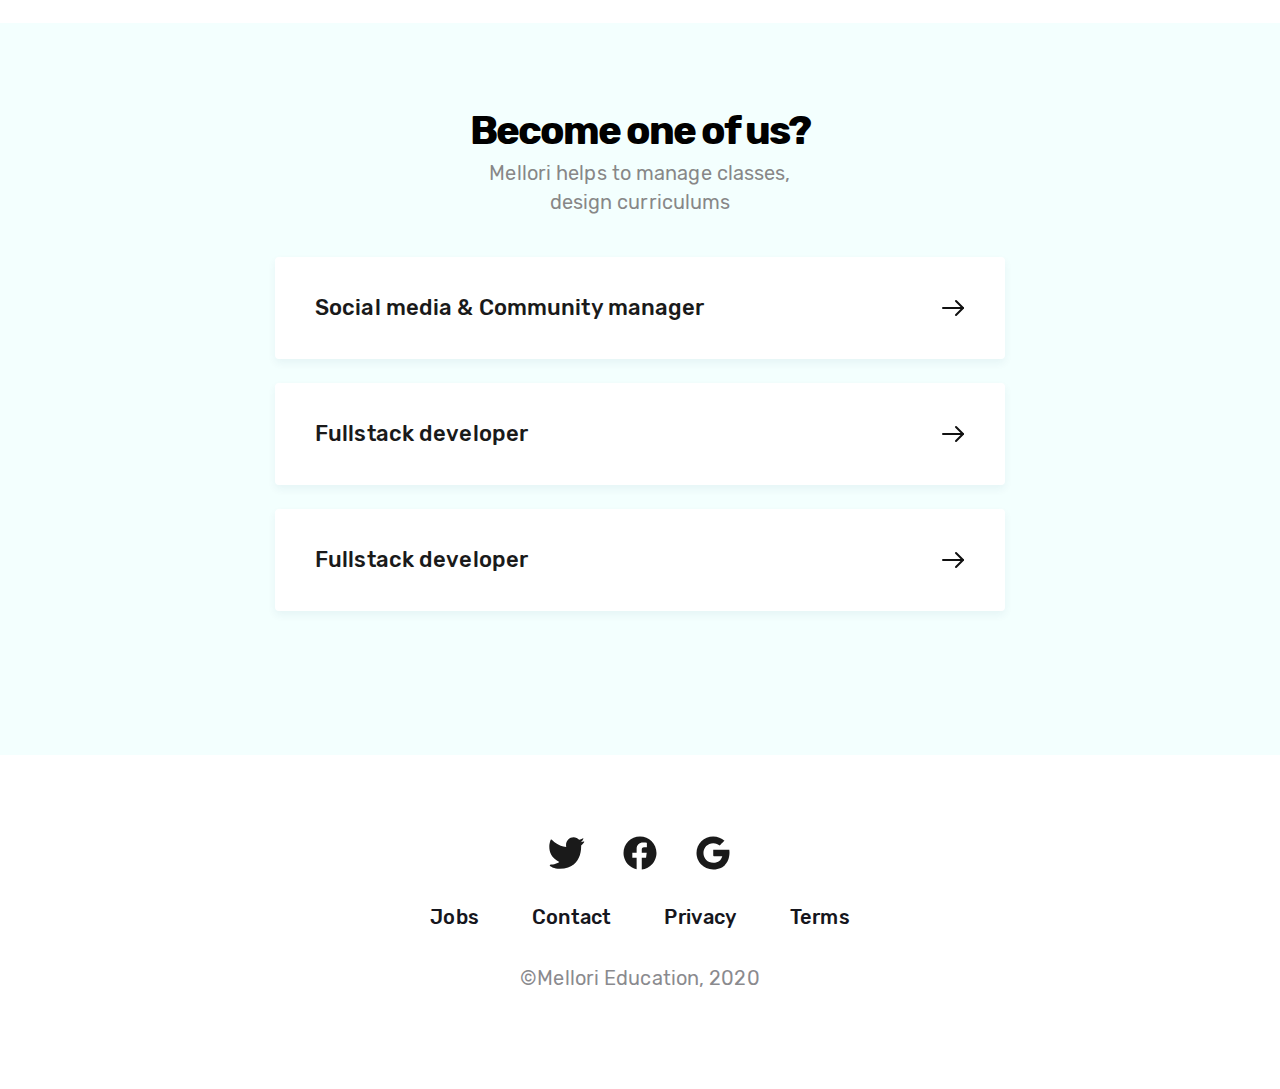
==== commit 41a45731: "Improve landing page and about page" ====
--- a/about.html
+++ b/about.html
@@ -89,7 +89,7 @@
           <div class="col-lg-3 col-md-6">
             <div class="team-member">
               <div class="member-block">
-                <img src="./images/peole-1.svg" alt="" srcset="" class="img-fluid member-vector">
+                <img src="./images/people-1.svg" alt="" srcset="" class="img-fluid member-vector">
               </div>
               <div class="pt-4">
                 <span class="small-title">
@@ -121,7 +121,7 @@
           <div class="col-lg-3 col-md-6">
             <div class="team-member">
               <div class="member-block">
-                <img src="./images/peole-2.svg" alt="" srcset="" class="img-fluid member-vector">
+                <img src="./images/people-2.svg" alt="" srcset="" class="img-fluid member-vector">
               </div>
               <div class="pt-4">
                 <span class="small-title">
@@ -153,7 +153,7 @@
           <div class="col-lg-3 col-md-6">
             <div class="team-member">
               <div class="member-block">
-                <img src="./images/peole-3.svg" alt="" srcset="" class="img-fluid member-vector over">
+                <img src="./images/people-3.svg" alt="" srcset="" class="img-fluid member-vector over">
               </div>
               <div class="pt-4">
                 <span class="small-title">
@@ -185,7 +185,73 @@
           <div class="col-lg-3 col-md-6">
             <div class="team-member">
               <div class="member-block">
-                <img src="./images/peole-4.svg" alt="" srcset="" class="img-fluid member-vector">
+                <img src="./images/people-4.svg" alt="" srcset="" class="img-fluid member-vector">
+              </div>
+              <div class="pt-4">
+                <span class="small-title">
+                  Name, occupation
+                </span>
+                <p class="description mt-2">
+                  "Body placeholder for text paragraph, a paragraph is a self-contained unit of text description."
+                </p>
+                <ul class="social-media-list">
+                  <li>
+                    <a href="#">
+                      <img src="./images/twitter.svg" alt="Mellori Education" />
+                    </a>
+                  </li>
+                  <li>
+                    <a href="#">
+                      <img src="./images/fb.svg" alt="Mellori Education" />
+                    </a>
+                  </li>
+                  <li>
+                    <a href="#">
+                      <img src="./images/google.svg" alt="Mellori Education" />
+                    </a>
+                  </li>
+                </ul>
+              </div>
+            </div>
+          </div>
+        </div>
+        <div class="row">
+          <div class="col-lg-3 col-md-6 offset-lg-3">
+            <div class="team-member">
+              <div class="member-block">
+                <img src="./images/people-5.svg" alt="" srcset="" class="img-fluid member-vector">
+              </div>
+              <div class="pt-4">
+                <span class="small-title">
+                  Name, occupation
+                </span>
+                <p class="description mt-2">
+                  "Body placeholder for text paragraph, a paragraph is a self-contained unit of text description."
+                </p>
+                <ul class="social-media-list">
+                  <li>
+                    <a href="#">
+                      <img src="./images/twitter.svg" alt="Mellori Education" />
+                    </a>
+                  </li>
+                  <li>
+                    <a href="#">
+                      <img src="./images/fb.svg" alt="Mellori Education" />
+                    </a>
+                  </li>
+                  <li>
+                    <a href="#">
+                      <img src="./images/google.svg" alt="Mellori Education" />
+                    </a>
+                  </li>
+                </ul>
+              </div>
+            </div>
+          </div>
+          <div class="col-lg-3 col-md-6">
+            <div class="team-member">
+              <div class="member-block">
+                <img src="./images/people-6.svg" alt="" srcset="" class="img-fluid member-vector">
               </div>
               <div class="pt-4">
                 <span class="small-title">
--- a/css/core.css
+++ b/css/core.css
@@ -29,6 +29,10 @@
 }
 a {
   text-decoration: none !important;
+}
+
+.font-weight-500 {
+  font-weight: 500;
 }
 
 /**** CORE ****/
--- a/css/about.css
+++ b/css/about.css
@@ -30,6 +30,9 @@
 .teams {
   background: #f3fffe;
   padding: 90px 0;
+}
+.teams .container > .row:last-child {
+  margin-top: 90px;
 }
 .team-member {
   margin-top: 350px;
